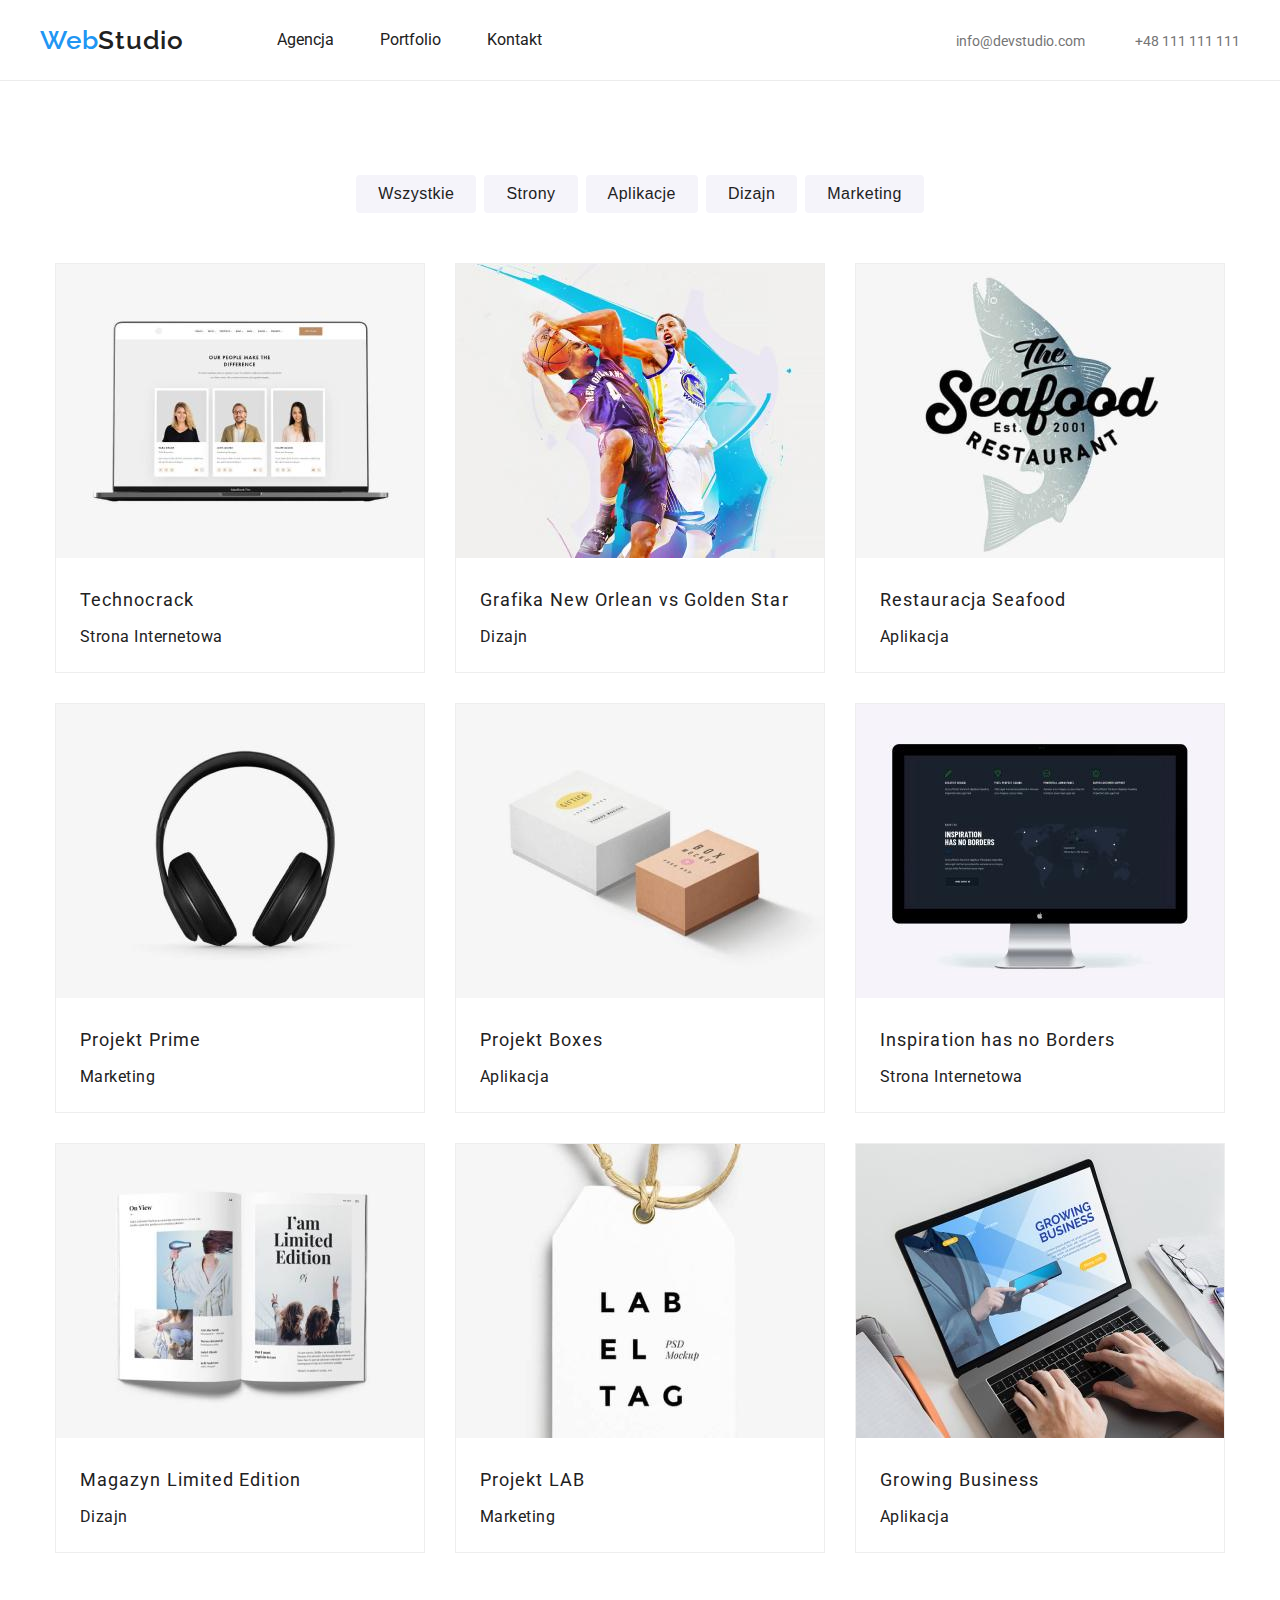
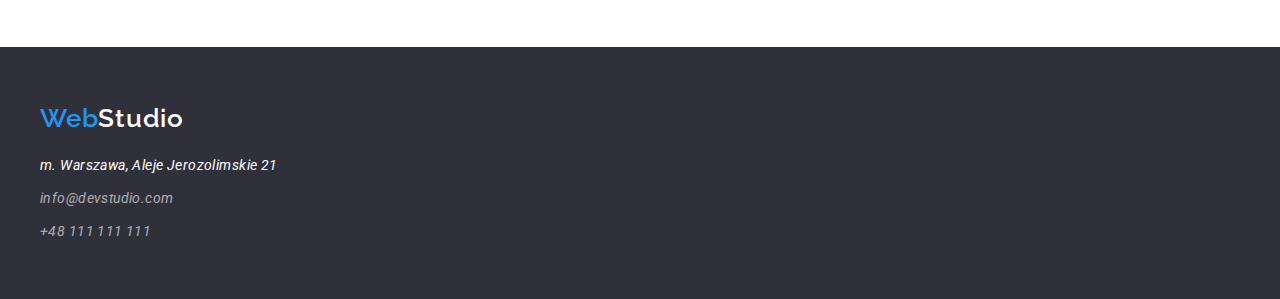
==== portfolio.html @ f95ccf1d "copy_previous_task" ====
<!DOCTYPE html>
<html lang="en">
    <head>
        <meta charset="UTF-8" />
        <meta http-equiv="X-UA-Compatible" content="IE=edge" />
        <meta name="viewport" content="width=device-width, initial-scale=1.0" />
        <link rel="stylesheet" href="css/style.css" />
        <link rel="preconnect" href="https://fonts.googleapis.com" />
        <link rel="preconnect" href="https://fonts.gstatic.com" crossorigin />
        <link
            href="https://fonts.googleapis.com/css2?family=Raleway:wght@700&family=Roboto:wght@400;500;700;900&display=swap"
            rel="preload stylesheet"
            as="style"
        />
        <title>Portfolio</title>
    </head>
    <body>
        <header class="header-fild">
            <div class="container header-nav-content">
                <nav class="header-nav">
                    <a class="header-logo" href="index.html"><span class="font-accent">Web</span>Studio</a>
                    <ul>
                        <li><a class="header-link-nav" href="index.html">Agencja</a></li>
                        <li><a class="header-link-nav header-link-active" href="portfolio.html">Portfolio</a></li>
                        <li><a class="header-link-nav" href="#">Kontakt</a></li>
                    </ul>
                </nav>
                <div>
                    <ul class="header-contact">
                        <li><a class="header-contact-link" href="mailto:info@devstudio.com">info@devstudio.com</a></li>
                        <li><a class="header-contact-link" href="tel:+48111111111">+48 111 111 111</a></li>
                    </ul>
                </div>
            </div>
        </header>
        <main class="portfolio-main">
            <section class="container">
                <ul class="portfolio-button">
                    <li class="portfolio-button-content">
                        <button class="portfolio-button-item" type="button">Wszystkie</button>
                    </li>
                    <li class="portfolio-button-content">
                        <button class="portfolio-button-item" type="button">Strony</button>
                    </li>
                    <li class="portfolio-button-content">
                        <button class="portfolio-button-item" type="button">Aplikacje</button>
                    </li>
                    <li class="portfolio-button-content">
                        <button class="portfolio-button-item" type="button">Dizajn</button>
                    </li>
                    <li class="portfolio-button-content">
                        <button class="portfolio-button-item" type="button">Marketing</button>
                    </li>
                </ul>
                <ul class="portfolio-content">
                    <li class="portfolio-content-item">
                        <firure>
                            <a class="portfolio-item-link">
                                <img 
                                    src="images/team_agency.jpg" 
                                    alt="agency_team" 
                                    width="370" 
                                    height="294" 
                                />
                                <figcaption>
                                    <h4>Technocrack</h4>
                                    <p>Strona Internetowa</p>
                                </figcaption>
                            </a>
                        </figure>
                    </li>
                    <li class="portfolio-content-item">
                        <figure>
                            <a class="portfolio-item-link">
                                <img 
                                    src="images/baskettbal.jpg" 
                                    alt="baskettbal_star" 
                                    width="370" 
                                    height="294" 
                                />
                                <figcaption>
                                    <h4>Grafika New Orlean vs Golden Star</h4>
                                    <p>Dizajn</p>
                                </figcaption>
                            </a>
                        </figure>
                    </li>
                    <li class="portfolio-content-item">
                        <figure>
                            <a class="portfolio-item-link">
                                <img 
                                    src="images/fish.jpg" 
                                    alt="restaurant_logo" 
                                    width="370" 
                                    height="294" 
                                />
                                <figcaption>
                                    <h4>Restauracja Seafood</h4>
                                    <p>Aplikacja</p>                                    
                                </figcaption>
                            </a>
                        </figure>
                    </li>
                    <li class="portfolio-content-item">
                        <figure>
                            <a class="portfolio-item-link">
                                <img 
                                    src="images/headset.jpg" 
                                    alt="headset" 
                                    width="370" 
                                    height="294" 
                                />
                                <figcaption>
                                    <h4>Projekt Prime</h4>
                                    <p>Marketing</p>
                                </figcaption>
                            </a>
                        </figure>
                    </li>
                    <li class="portfolio-content-item">
                        <figure>
                            <a class="portfolio-item-link">
                                <img 
                                    src="images/two_boxes.jpg" 
                                    alt="two_boxes" 
                                    width="370" 
                                    height="294" 
                                />
                                <figcaption>
                                    <h4>Projekt Boxes</h4>
                                    <p>Aplikacja</p>
                                </figcaption>
                            </a>
                        </figure>
                    </li>
                    <li class="portfolio-content-item">
                        <figure>
                            <a class="portfolio-item-link">
                                <img
                                    src="images/i_screen.jpg"
                                    alt="i_monitor"
                                    width="370"
                                    height="294"
                                />
                                <figcaption>
                                    <h4>Inspiration has no Borders</h4>
                                    <p>Strona Internetowa</p>
                                </figcaption>
                            </a>
                        </figure>
                    </li>
                    <li class="portfolio-content-item">
                        <figure>
                            <a class="portfolio-item-link">
                                <img
                                    src="images/nwpaper.jpg"
                                    alt="news_paper_tag"
                                    width="370"
                                    height="294"
                                />
                                <figcaption>
                                    <h4>Magazyn Limited Edition</h4>
                                    <p>Dizajn</p>
                                </figcaption>
                            </a>
                        </figure>
                    </li>
                    <li class="portfolio-content-item">
                        <figure>
                            <a class="portfolio-item-link">
                                <img 
                                    src="images/label.jpg" 
                                    alt="label_tag" 
                                    width="370" 
                                    height="294" 
                                />
                                <figcaption>
                                    <h4>Projekt LAB</h4>
                                    <p>Marketing</p>
                                </figcaption>
                            </a>
                        </figure>
                    </li>
                    <li class="portfolio-content-item">
                        <figure>
                            <a class="portfolio-item-link">
                                <img
                                    src="images/laptop.jpg"
                                    alt="laptop_tag"
                                    width="370"
                                    height="294"
                                />
                                <figcaption>
                                    <h4>Growing Business</h4>
                                    <p>Aplikacja</p>
                                </figcaption>
                            </a>
                        </figure>
                    </li>
                </ul>
            </section>
        </main>
        <footer class="footer-body">
            <div class="container">
                <a class="footer-body-logo" href="index.html"><span class="font-accent">Web</span>Studio</a>
                <address>
                    <ul>
                        <li class="footer-body-contact-link">
                            m. Warszawa, Aleje Jerozolimskie 21
                        </li>
                        <li class="footer-body-contact-link">
                            <a href="mailto:info@devstudio.com">info@devstudio.com</a>
                        </li>
                        <li class="footer-body-contact-link">
                            <a href="tel:+48111111111">+48 111 111 111</a>
                        </li>
                    </ul>
                </address>
            </div>
        </footer>
    </body>
</html>
---- css/style.css ----
:root {
  --font-weight-normal: 400;
  --font-weight-bold: 600;
  --font-weight-extra-bold: 700;

  --font-size-14px: 14px;
  --font-size-16px: 16px;
  --font-size-18px: 18px;
  --font-size-26px: 26px;
  --font-size-36px: 36px;
  --font-size-44px: 44px;

  --line-height-h2: 42.19px;
  --line-height-table-header: 16.41px;
  --line-height-table-text: 24px;

  --primary-color: #212121;
  --second-color: #757575;
  --accent-color: #2196F3;
  --dark-color: #2f303a;
  --light-color: #F5F4FA;
  --white-color: #ffffff;
  --border-portfolio: #EEEEEE;
  
  --spacing-percent-3: 0.03em;
  --spacing-percent-6: 0.06em;

  --font-family-primary: 'Roboto', sans-serif;
  --font-family-raleway: 'Raleway', sans-serif;
}

html{
  font-size: 100%;
}

*,
*::before,
*::after {
  box-sizing: border-box;
  margin: 0;
  padding: 0;
}

body {
  color: var(--primary-color);
  font-family: var(--font-family-primary);
}

.container{
  width: 1200px;
  margin: 0 auto;
}

h2 {
  font-family: var(--font-family-primary);
  font-size: var(--font-size-36px);
  font-weight: var(--font-weight-bold);
  line-height: 42.19px;
  letter-spacing: var(--spacing-percent-3);
  text-align: center;
  padding-bottom: 50px;
}

ul {
  list-style-type: none;
}

a{
  text-decoration: none;
}

p{
  display: block;
}
 
  /* =========== header =========== */

  .header-fild{
    border-bottom: 1px solid #ececec ;
  }

  .header-nav-content{
    display: flex;
    justify-content: space-between;
    align-items: center;
    height: 80px;
  }

  .header-nav{
    display: flex;
    gap: 93px;
  }

  .header-nav ul{
    font-size: var(--font-size-16px);
    display: flex;
    align-items: center;
    gap: 46px;
  }
 
  .header-link-nav {
    color: var(--primary-color);
    transition: color 250ms ease-in-out;
  }
  
  .header-link-nav-active {
    color: var(--accent-color);
  }
  
  .header-link-nav:hover,
  .header-link-nav:focus {
    color: var(--accent-color);
  }

  .header-logo {
    font-size: var(--font-size-26px);
    line-height: 30.52px;
    letter-spacing: var(--spacing-percent-3);
    color: var(--primary-color);
    font-family: var(--font-family-raleway);
    font-weight: var(--font-weight-bold);
  }

  .font-accent {
    color: var(--accent-color);
  }
  .header-contact{
    display: flex;
    gap: 50px;
  }

  .header-contact-link {
    color: var(--second-color);
    font-size: var(--font-size-14px);
    font-weight: var(--font-weight-normal);
    transition: color 150ms ease-in-out;
  }

  .header-contact-link:hover,
  .header-contact-link:focus {
    color: var(--accent-color);
  }

/* =========== main index =========== */
  /* =========== title =========== */

  .main-title {
    display: flex;
    background: var(--dark-color);
    /* position: relative;  */
    height: 600px; 
    margin: 0 auto;
    /* align-items: center; */
    text-align: center; 
  }
/* 
  .main-title-content{
    position: absolute;
    top: 50%;
    left: 50%;
    transform: translate(-50%, -50%);
    text-align: center;
  } */

  .main-title-content h1{
    color: var(--white-color);
    font-size: var(--font-size-44px);
    font-weight: var(--font-weight-extra-bold);
    line-height: 60px;
    letter-spacing: var(--spacing-percent-6);
    width: 44rem; 
    margin-right: auto;
    margin-left: auto;
    padding-bottom: 30px;
  }

  .main-title-button {
    color: var(--white-color);
    background-color: var(--accent-color);
    font-weight: var(--font-weight-bold);
    line-height: 30px;
    letter-spacing: var(--spacing-percent-6);
    padding: 10px 42px;
    border: 0;
    border-radius: 4px;
    box-shadow: 0px 4px 4px rgba(0, 0, 0, 0.15);
    cursor: pointer;
  }

  /* =========== table with txt =========== */

  .table-description{
    display: flex;
    gap: 8px;
    justify-content: center;
    padding-top: 94px;
  }

  .table-description-content{
    display: flex;
    justify-content: center;
    gap: 30px;
  }

  .table-description-content-item{
    width: 270px;
  }

  .table-description-content-item h3 {
    font-size: var(--font-size-14px);
    line-height: var(--line-height-table-header);
    font-weight: var(--font-weight-bold);
    letter-spacing: var(--spacing-percent-3);
    margin-bottom: 10px;
  }

  .table-description-content-item p {
    color: var(--second-color);
    font-size: var(--font-size-14px);
    line-height: var(--line-height-table-text);
    font-weight: var(--font-weight-normal);
    letter-spacing: var(--spacing-percent-3);
  }

  /* =========== task description =========== */
  .task-description {
    text-align: center;
    background-color: var(--white-color);
    padding: 94px 0px 94px;
  }

  .task-description-content{
    display: flex;
    gap: 30px;
    justify-content: center;
  }

  /* =========== team =========== */

  .team{
    background-color: var(--light-color);
    padding: 94px 0px 94px;
  }

  .team-content{
    display: flex;
    gap: 30px;
    justify-content: center;
    align-items: center;
  }
  
  .team-content-item {
    max-width: 270px;
    height: auto;
    overflow: hidden;
    background: var(--white-color);
    box-shadow: 0px 1px 3px rgba(0, 0, 0, 0.12), 0px 1px 1px rgba(0, 0, 0, 0.14), 0px 2px 1px rgba(0, 0, 0, 0.2);
    border-radius: 0px 0px 4px 4px;
  } 

  .content-item-link h4 {
    color: var(--primary-color);
    background-color: var(--white-color);
    font-size: var(--font-size-16px);
    font-family: var(--font-family-primary);
    font-weight: var(--font-weight-bold);
    line-height: 18.75px;
    letter-spacing: var(--spacing-percent-3);
    padding-top: 30px;
    padding-bottom: 10px;
    text-align: center;
  }
  
  .content-item-link p {
    color: var(--second-color);
    background-color: var(--white-color);
    font-size: var(--font-size-16px);
    font-family: var(--font-family-primary);
    font-weight: var(--font-weight-normal);
    line-height: 18.75px;
    letter-spacing: var(--spacing-percent-3);
    padding-bottom: 30px;
    width: 270px;
    border-bottom-left-radius: 10%;
    border-bottom-right-radius: 10%;
    text-align: center;
  } 
  
  /* =========== portfolio button =========== */

  .portfolio-main{
    padding-bottom: 94px;
  }

  .portfolio-button{
    display: flex;
    justify-content: center;
    align-items: center;
    padding-top: 94px;
    padding-bottom: 50px;
  }

  .portfolio-button:not(:last-child){
    gap: 8px;
  }

  .portfolio-button-content{
    display: flex;    
    align-items: center;
    justify-content: center;
  }

  .portfolio-button-item {
    color: var(--primary-color);
    font-size: var(--font-size-16px);
    font-weight: var(--font-weight-normal);
    line-height: 26px;
    letter-spacing: var(--spacing-percent-3);
    border-radius: 4px;
    border: 0;
    background-color: var(--light-color);
    padding: 6px 22px;
    cursor: pointer;
  }

  .portfolio-button-item:hover,
  .portfolio-button-item:focus,
  .portfolio-button-item:active {
    color: var(--white-color);
    background-color: var(--accent-color);
  }

  /* =========== portfolio main =========== */

  .portfolio-content{
    display: flex;
    justify-content: center;
    align-items: center;
    flex-wrap: wrap;
    gap: 30px;
  }

  .portfolio-content-item{
    max-width: 370px;
    height: auto;
    background: var(--white-color);
    border: 1px solid var(--border-portfolio);
    transition: box-shadow 250ms ease-in-out;
    overflow: hidden;
    cursor: pointer;
  }


  .portfolio-item-link h4 {
    color: var(--color-primary);
    font-size: var(--font-size-18px);
    line-height: 36px;
    font-weight: var(--font-bold);
    font-family: var(--font-primary);
    letter-spacing: var(--spacing-percent-6);
    padding-top: 20px;
    padding-bottom: 4px;
    padding-left: 24px;
  }
  
  .portfolio-item-link p {
    color: var(--color-secondary);
    font-size: var(--font-16);
    line-height: 30px;
    font-weight: var(--font-normal);
    letter-spacing: var(--spacing-percent-3);
    padding-bottom: 20px;
    padding-left: 24px;
  }

  
  /* =========== footer =========== */

  .footer-body {
    display: flex;
    background-color: var(--dark-color);
    /* padding: 60px 0px 60px; */
    height: 252px; 
    align-items: center;
  }

  .footer-body-logo {
    color: var(--white-color);
    font-size: var(--font-size-26px);
    font-family: var(--font-family-raleway);
    font-weight: var(--font-weight-bold);
    line-height: 30.52px;
    letter-spacing: var(--spacing-percent-3);
  }

  address {
    margin-top: 20px;
  }

  .footer-body-contact-link:not(:last-child) {
    margin-bottom: 9px;
  }

  .footer-body-contact-link {
    color: var(--white-color);
    font-size: var(--font-size-14px);
    font-family: var(--font-family-primary);
    font-weight: var(--font-weight-normal);
    line-height: 24px;
    letter-spacing: var(--spacing-percent-3);
  }
  
  .footer-body-contact-link a {
    color: var(--white-color);
    opacity: 0.6;
    font-weight: var(--font-weight-normal);
  }
  
  .footer-body-contact-link a:hover,
  .footer-body-contact-link a:focus {
    color: var(--accent-color);
    opacity: 1;
  }
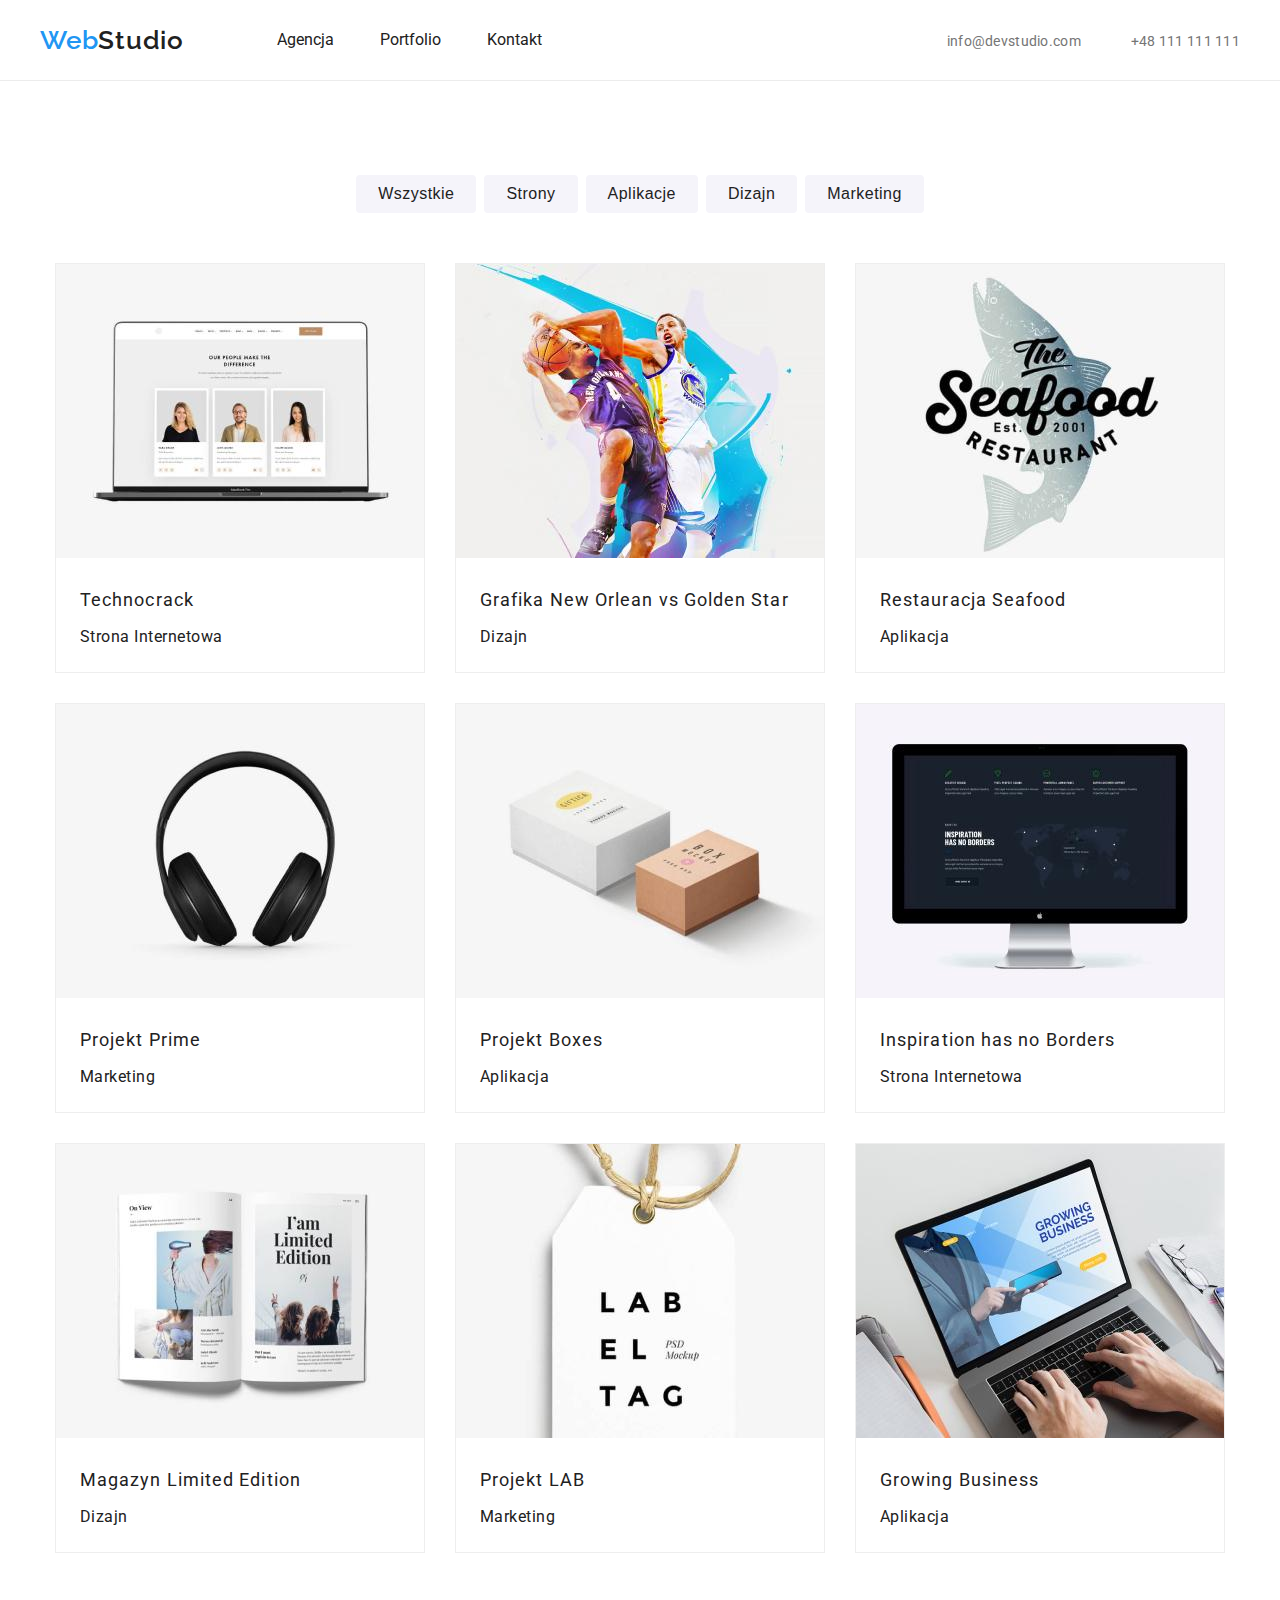
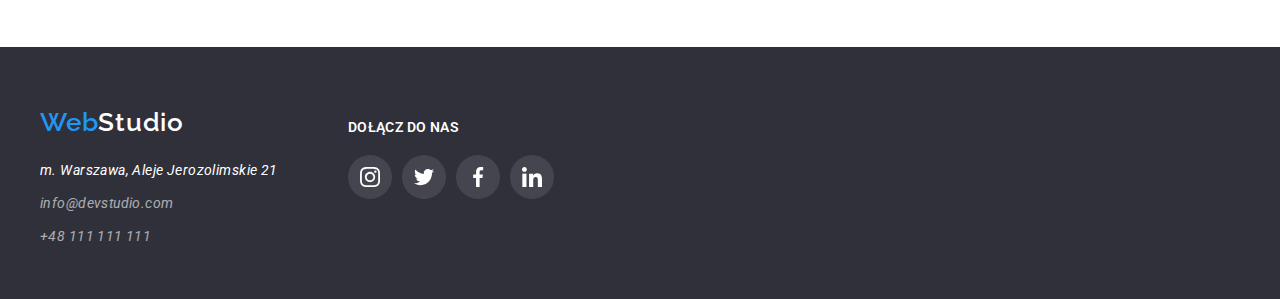
==== commit b73b1adb: "final-footer" ====
--- a/portfolio.html
+++ b/portfolio.html
@@ -201,21 +201,68 @@
             </section>
         </main>
         <footer class="footer-body">
-            <div class="container">
-                <a class="footer-body-logo" href="index.html"><span class="font-accent">Web</span>Studio</a>
-                <address>
-                    <ul>
-                        <li class="footer-body-contact-link">
-                            m. Warszawa, Aleje Jerozolimskie 21
-                        </li>
-                        <li class="footer-body-contact-link">
-                            <a href="mailto:info@devstudio.com">info@devstudio.com</a>
-                        </li>
-                        <li class="footer-body-contact-link">
-                            <a href="tel:+48111111111">+48 111 111 111</a>
+            <div class="container footer-columns">
+                <div class="footer-one">
+                    <a class="footer-body-logo" href="index.html"><span class="font-accent">Web</span>Studio</a>
+                    <address>
+                        <ul>
+                            <li class="footer-body-contact-link"> 
+                                m. Warszawa, Aleje Jerozolimskie 21 
+                            </li>
+                            <li class="footer-body-contact-link">
+                                <a href="mailto:info@devstudio.com" >info@devstudio.com</a>
+                            </li>
+                            <li class="footer-body-contact-link">
+                                <a href="tel:+48 111 111 111" >+48 111 111 111</a>
+                            </li>
+                        </ul>
+                    </address>
+                </div>
+                <div class="footer-two">
+                    <h3>Dołącz do nas</h3>
+                    <ul class="footer-icons">
+                        <li class="footer-icons-gap">
+                            <a class="footer-svg" href="#">
+                                <svg width="20" height="20">
+                                    <use
+                                        href="images/symbol-defs.svg#icon-instagram"
+                                        width="20" height="20"
+                                    ></use>
+                                </svg>
+                            </a>
+                        </li>
+                        <li class="footer-icons-gap">
+                            <a class="footer-svg" href="#">
+                                <svg width="20" height="20">
+                                    <use
+                                        href="images/symbol-defs.svg#icon-twitter"
+                                        width="20" height="20"
+                                    ></use>
+                                </svg>
+                            </a>
+                        </li>
+                        <li class="footer-icons-gap">
+                            <a class="footer-svg" href="#">
+                                <svg width="20" height="20">
+                                    <use
+                                        href="images/symbol-defs.svg#icon-facebook"
+                                        width="20" height="20"
+                                    ></use>
+                                </svg>
+                            </a>
+                        </li>
+                        <li class="footer-icons-gap">
+                            <a class="footer-svg" href="#">
+                                <svg width="20" height="20">
+                                    <use
+                                        href="images/symbol-defs.svg#icon-linkedin"
+                                        width="20" height="20"
+                                    ></use>
+                                </svg>
+                            </a>
                         </li>
                     </ul>
-                </address>
+                </div>
             </div>
         </footer>
     </body>
--- a/css/style.css
+++ b/css/style.css
@@ -21,7 +21,9 @@
   --light-color: #F5F4FA;
   --white-color: #ffffff;
   --border-portfolio: #EEEEEE;
-  
+  --svg-icon-color: #AFB1B8;
+  
+  --spacing-percent-2: 0.02em;
   --spacing-percent-3: 0.03em;
   --spacing-percent-6: 0.06em;
 
@@ -57,6 +59,7 @@
   font-weight: var(--font-weight-bold);
   line-height: 42.19px;
   letter-spacing: var(--spacing-percent-3);
+  margin: 0 auto;
   text-align: center;
   padding-bottom: 50px;
 }
@@ -127,18 +130,28 @@
   .header-contact{
     display: flex;
     gap: 50px;
-  }
+    align-items: center;
+  }
+
+  .header-contact-right a{
+    display: flex;
+    align-items: center;
+    justify-content: center;
+    gap: 10px;
+    }
 
   .header-contact-link {
     color: var(--second-color);
+    fill: var(--second-color);
     font-size: var(--font-size-14px);
     font-weight: var(--font-weight-normal);
-    transition: color 150ms ease-in-out;
+    letter-spacing: var(--spacing-percent-2);
   }
 
   .header-contact-link:hover,
   .header-contact-link:focus {
     color: var(--accent-color);
+    fill: var(--accent-color);
   }
 
 /* =========== main index =========== */
@@ -147,11 +160,18 @@
   .main-title {
     display: flex;
     background: var(--dark-color);
-    /* position: relative;  */
     height: 600px; 
     margin: 0 auto;
-    /* align-items: center; */
     text-align: center; 
+    align-items: center;  
+
+    /* background image */
+    background-image: linear-gradient(rgba(47,48,58,0.4),rgba(47,48,58,0.4)), url(../images/team_backgrnd.jpg);
+    background-size: cover;
+    background-repeat: no-repeat;
+    background-position: center;
+    max-width: 1600px;
+
   }
 /* 
   .main-title-content{
@@ -206,11 +226,22 @@
     width: 270px;
   }
 
+  .table-svg-icon{
+    width: 270px;
+    height: 120px; 
+    display: flex;
+    align-items: center;
+    justify-content: center;
+    background-color: var(--light-color);
+    border-radius: 4px;
+  }
+
   .table-description-content-item h3 {
     font-size: var(--font-size-14px);
     line-height: var(--line-height-table-header);
     font-weight: var(--font-weight-bold);
     letter-spacing: var(--spacing-percent-3);
+    margin-top: 30px;
     margin-bottom: 10px;
   }
 
@@ -221,6 +252,7 @@
     font-weight: var(--font-weight-normal);
     letter-spacing: var(--spacing-percent-3);
   }
+
 
   /* =========== task description =========== */
   .task-description {
@@ -279,13 +311,74 @@
     font-weight: var(--font-weight-normal);
     line-height: 18.75px;
     letter-spacing: var(--spacing-percent-3);
-    padding-bottom: 30px;
+    /* padding-bottom: 30px; */
     width: 270px;
     border-bottom-left-radius: 10%;
     border-bottom-right-radius: 10%;
     text-align: center;
   } 
-  
+
+  .team-web {
+    display: flex;
+    justify-content: center;
+    padding-top: 16px;
+    padding-bottom: 30px;
+  }
+
+  .team-web-gap:not(:last-of-type) {
+    margin-right: 10px;
+  }
+
+  .team-web-svg-item {
+    fill: var(--svg-icon-color);
+    width: 44px;
+    height: 44px; 
+    display: flex;
+    align-items: center;
+    justify-content: center;
+    border-radius: 50%;
+    cursor: pointer;
+  }
+
+  .team-web-svg-item:hover,
+  .team-web-svg-item:active{
+    fill: var(--white-color);
+    background-color: var(--accent-color);
+  }
+
+  
+  /* =========== customers =========== */
+  .customers {
+    background-color: var(--white-color);
+    padding: 94px 0px 94px;
+  }
+
+  .customers-content {
+    display: flex;
+    align-items: center;  
+    justify-content: center;
+    gap: 30px;
+  }
+
+  .customers-svg-icon {
+    fill: var(--svg-icon-color);
+    width: 170px;
+    height: 92px; 
+    display: flex;
+    align-items: center;
+    justify-content: center;
+    border: 1px solid var(--svg-icon-color);
+    border-radius: 4px;
+    cursor: pointer;
+  }
+
+  .customers-svg-icon:hover,
+  .customers-svg-icon:active{
+    border: 1px solid var(--accent-color);
+    border-radius: 4px;
+    fill: var(--accent-color);
+  }
+
   /* =========== portfolio button =========== */
 
   .portfolio-main{
@@ -326,6 +419,7 @@
   .portfolio-button-item:hover,
   .portfolio-button-item:focus,
   .portfolio-button-item:active {
+    box-shadow: 0px 1px 3px rgba(0, 0, 0, 0.12), 0px 1px 1px rgba(0, 0, 0, 0.14), 0px 2px 1px rgba(0, 0, 0, 0.2);
     color: var(--white-color);
     background-color: var(--accent-color);
   }
@@ -347,9 +441,13 @@
     border: 1px solid var(--border-portfolio);
     transition: box-shadow 250ms ease-in-out;
     overflow: hidden;
+  }
+
+  .portfolio-content-item:hover,
+  .portfolio-content-item:focus{
+    box-shadow: 0px 1px 3px rgba(0, 0, 0, 0.12), 0px 1px 1px rgba(0, 0, 0, 0.14), 0px 2px 1px rgba(0, 0, 0, 0.2);
     cursor: pointer;
   }
-
 
   .portfolio-item-link h4 {
     color: var(--color-primary);
@@ -372,18 +470,27 @@
     padding-bottom: 20px;
     padding-left: 24px;
   }
-
   
   /* =========== footer =========== */
 
   .footer-body {
-    display: flex;
     background-color: var(--dark-color);
-    /* padding: 60px 0px 60px; */
+  }
+
+  .footer-columns {
+    display: flex;
+    /* align-content: center; */
     height: 252px; 
-    align-items: center;
-  }
-
+    gap: 70px;
+  }
+
+  /* =========== footer one =========== */
+  
+  .footer-one{
+    justify-content: center;
+    padding-top: 60px;
+  } 
+  
   .footer-body-logo {
     color: var(--white-color);
     font-size: var(--font-size-26px);
@@ -421,3 +528,49 @@
     color: var(--accent-color);
     opacity: 1;
   }
+
+  /* =========== footer two =========== */
+
+  .footer-two{
+    padding-top: 72px;
+  }
+
+  .footer-two h3{
+    /* border-top: 72px; */
+    color: var(--white-color);
+    text-transform: uppercase;
+    font-size: var(--font-size-14px);
+    font-weight: var(--font-weight-bold);
+    font-family: var(--font-family-primary);
+    line-height: 16px;
+    letter-spacing: var(--spacing-percent-3);
+    padding-bottom: 20px;
+  }
+
+  .footer-two ul{
+    display: flex;
+    justify-content: space-between;
+    gap: 10px;
+  }
+
+  .footer-icons{
+    display: flex;
+    justify-content: center;
+  }
+
+  .footer-svg{
+    fill: var(--white-color);
+    width: 44px;
+    height: 44px;
+    display: flex;
+    align-items: center;
+    justify-content: center;
+    background: rgba(255, 255, 255, 0.1);
+    border-radius: 50%;
+    cursor: pointer;
+  }
+  
+  .footer-svg:hover,
+  .footer-svg:active{
+    background-color: var(--accent-color) ;
+  }
